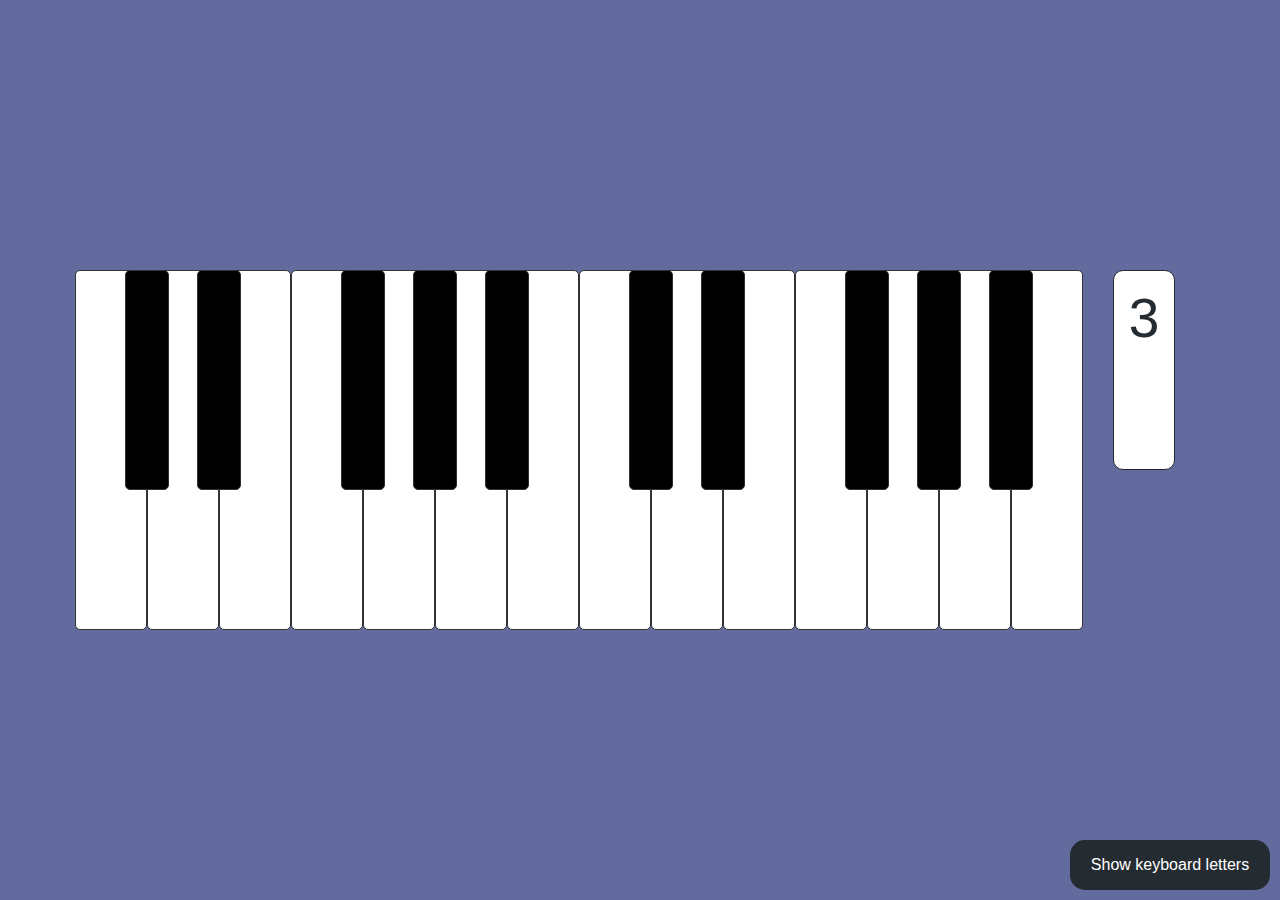
==== index.html @ 27897488 "one more octave" ====
<!DOCTYPE html>
<html lang="en">
<head>
    <meta charset="UTF-8">
    <meta http-equiv="X-UA-Compatible" content="IE=edge">
    <meta name="viewport" content="width=device-width, initial-scale=1.0">
    <link rel="stylesheet" href="styles.css">
    <link rel="stylesheet" href="https://cdnjs.cloudflare.com/ajax/libs/font-awesome/5.15.3/css/all.min.css" integrity="sha512-iBBXm8fW90+nuLcSKlbmrPcLa0OT92xO1BIsZ+ywDWZCvqsWgccV3gFoRBv0z+8dLJgyAHIhR35VZc2oM/gI1w==" crossorigin="anonymous" />
    <title>Online Piano</title>
</head>
<body>
    <div class="piano">
        <div data-note="C" data-octave="3" class="key white"><p class="letter hidden">A</p></div>
        <div data-note="Db" data-octave="3" class="key black"><p class="letter hidden">W</p></div>
        <div data-note="D" data-octave="3" class="key white"><p class="letter hidden">S</p></div>
        <div data-note="Eb" data-octave="3" class="key black"><p class="letter hidden">E</p></div>
        <div data-note="E" data-octave="3" class="key white"><p class="letter hidden">D</p></div>
        <div data-note="F" data-octave="3" class="key white"><p class="letter hidden">F</p></div>
        <div data-note="Gb" data-octave="3" class="key black"><p class="letter hidden">T</p></div>
        <div data-note="G" data-octave="3" class="key white"><p class="letter hidden">G</p></div>
        <div data-note="Ab" data-octave="3" class="key black"><p class="letter hidden">Y</p></div>
        <div data-note="A" data-octave="3" class="key white"><p class="letter hidden">H</p></div>
        <div data-note="Bb" data-octave="3" class="key black"><p class="letter hidden">U</p></div>
        <div data-note="B" data-octave="3" class="key white"><p class="letter hidden">J</p></div>
       
        <div data-note="C" data-octave="4" class="key white"><p class="letter hidden">K</p></div>
        <div data-note="Db" data-octave="4" class="key black"><p class="letter hidden">I</p></div>
        <div data-note="D" data-octave="4" class="key white"><p class="letter hidden">L</p></div>
        <div data-note="Eb" data-octave="4" class="key black"><p class="letter hidden">O</p></div>
        <div data-note="E" data-octave="4" class="key white"><p class="letter hidden">Z</p></div>
        <div data-note="F" data-octave="4" class="key white"><p class="letter hidden">X</p></div>
        <div data-note="Gb" data-octave="4" class="key black"><p class="letter hidden">P</p></div>
        <div data-note="G" data-octave="4" class="key white"><p class="letter hidden">C</p></div>
        <div data-note="Ab" data-octave="4" class="key black"><p class="letter hidden">N</p></div>
        <div data-note="A" data-octave="4" class="key white"><p class="letter hidden">V</p></div>
        <div data-note="Bb" data-octave="4" class="key black"><p class="letter hidden">M</p></div>
        <div data-note="B" data-octave="4" class="key white"><p class="letter hidden">B</p></div>
        
        <div id="octaveSelector">
            <span id="btnUp" class="fas fa-sort-up"></span>
            <p id="octave">3</p>
            <span id="btnDown" class="fas fa-sort-down"></span>
            
        </div>

        <div id="octaveLetterReference">
            <p class="letter up hidden">+</p>
            <p class="letter down hidden">-</p>
        </div>
    </div>
    
    <button id="btnShowLetters">Show keyboard letters</button>



    <script src="app.js"></script>
</body>
</html>
---- styles.css ----
*{
    box-sizing: border-box;
}

:root{
    --primary: #465462; /*strong*/
    --secondary: #626a9e; /*info background*/
    --third: #ffffff; /*sections background*/
    --fourth: #242b31; /*font*/
}

.hidden{
    visibility: hidden;
}

body{
    background-color: var(--secondary);
    margin: 0;
    min-height: 100vh;
    display: flex;
    justify-content: center;
    align-items: center;
    font-family: Arial, Helvetica, sans-serif
}

.piano{
    display: flex;
    z-index: 3;
    position: relative;
     align-self: center;
}

.key{
    position: relative;
    height: calc(var(--width) * 5);
    width: var(--width);
    display: flex;
    justify-content: center;
    border-radius: 5px;
}

.white{
    --width: 72px;
    background-color: white;
    border: 1px solid #333;
}

.black{
    --width: 44px;
    background-color: black;
    border: 1px solid #333;
    margin-left: calc(var(--width) / -2);
    margin-right: calc(var(--width) / -2);
    z-index: 2;
    color: white;
}

.white.active{
    background-color: #ccc;
    border: 3px solid var(--primary);
}

.black.active{
    background-color: #333;
    border: 3px solid var(--third);
}

.letter{
    position:absolute;                 
    bottom: 0;
    font-size: x-large;
}

#btnShowLetters{
    position: absolute;
    bottom: 10px;
    right: 10px;
    width: 200px;
    height: 50px;
    border: none;
    background-color: var(--fourth);
    color: var(--third);
    font-size: medium;
    border-radius: 15px;
}

#btnShowLetters:hover{
    background-color: var(--primary);
    cursor: pointer;
}

#btnShowLetters:focus{
    outline: none;
}

#octaveSelector, #octaveLetterReference{
    height: 200px;
    padding: 15px;
}

#octaveSelector{
    margin-left: 30px;
    border: 1px solid var(--fourth);
    color: var(--fourth);
    border-radius: 10px;
    background-color: var(--third);
}

#octaveSelector span{
    font-size: 55px;
    color: var(--fourth);
}

#octaveSelector span:hover{
    cursor: pointer;
    color: var(--primary);
}

#octaveLetterReference {
    position: relative;
}

#octaveLetterReference .letter{
    display: block;
    position: absolute;
    color: var(--third);
}

#octaveLetterReference .letter.up{    
    margin-top: 15px;
    top: 0;
}

#octaveLetterReference .letter.down{
    bottom: 0;
    margin-bottom: 15px;
}

#octave{
    text-align: center;
    font-size: 55px;
    margin: 0;
}


/*Media queries*/
@media (max-height: 500px), (max-width: 850px){
    #octaveSelector, #btnShowLetters{
        display: none;
    }
}

/*max width = 72px * 14 = 1008px*/
@media (max-width: 1150px){
    .white{
        --width: 50px
    }
    .black{
        --width: 30.5px;
    }
    #btnShowLetters{
        width: 150px;
        height: 40px;
        font-size: 0.9rem;
    }
}

/*max width = 50px * 14 = 700px*/
@media (max-width: 750px){
    .white{
        --width: 32px
    }
    .black{
        --width: 19.52px;
    }
}
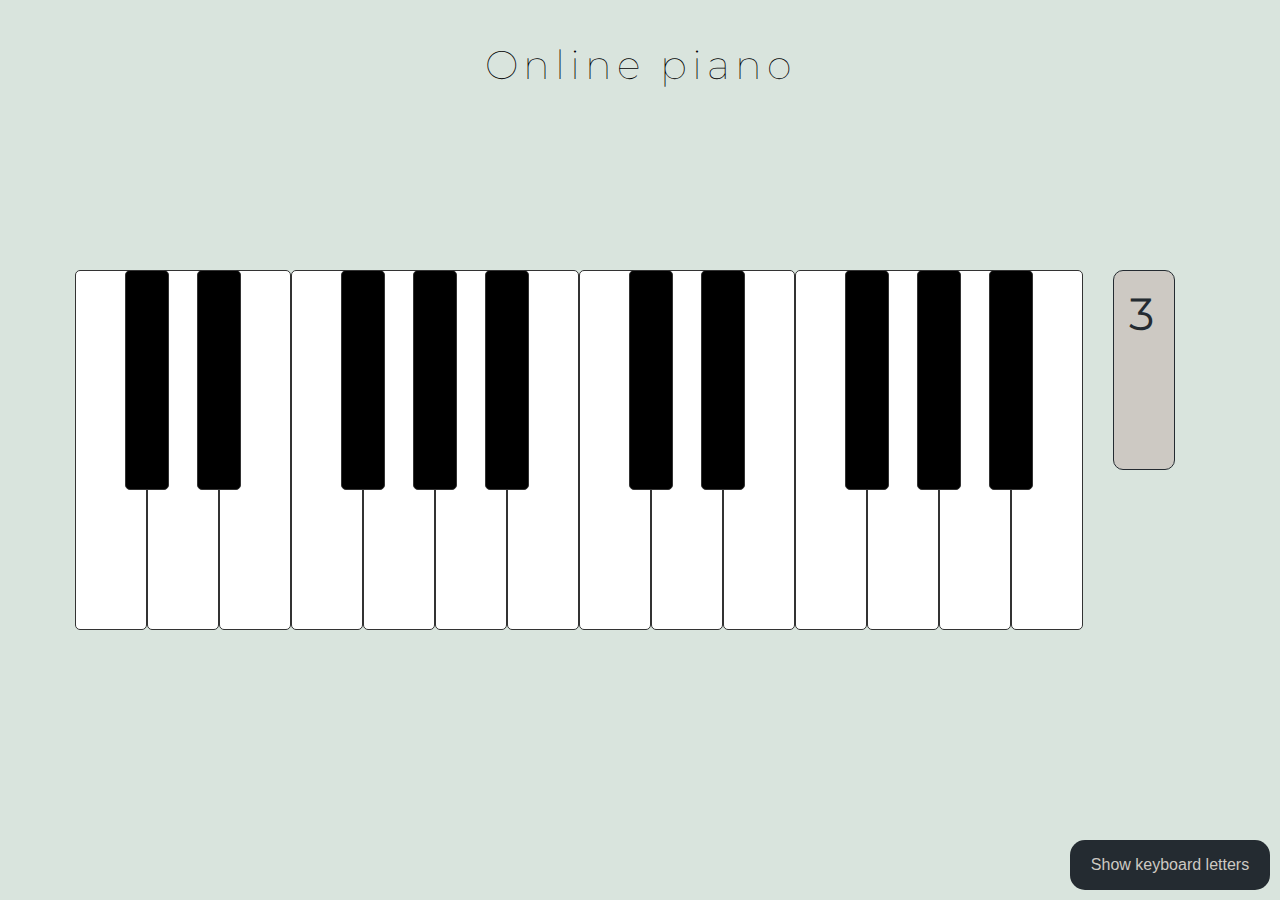
==== commit f5d1f86b: "styling" ====
--- a/index.html
+++ b/index.html
@@ -6,9 +6,11 @@
     <meta name="viewport" content="width=device-width, initial-scale=1.0">
     <link rel="stylesheet" href="styles.css">
     <link rel="stylesheet" href="https://cdnjs.cloudflare.com/ajax/libs/font-awesome/5.15.3/css/all.min.css" integrity="sha512-iBBXm8fW90+nuLcSKlbmrPcLa0OT92xO1BIsZ+ywDWZCvqsWgccV3gFoRBv0z+8dLJgyAHIhR35VZc2oM/gI1w==" crossorigin="anonymous" />
+    <link href="https://fonts.googleapis.com/css2?family=Montserrat&display=swap" rel="stylesheet">
     <title>Online Piano</title>
 </head>
 <body>
+    <p class="title">Online piano</p>
     <div class="piano">
         <div data-note="C" data-octave="3" class="key white"><p class="letter hidden">A</p></div>
         <div data-note="Db" data-octave="3" class="key black"><p class="letter hidden">W</p></div>
@@ -49,7 +51,7 @@
         </div>
     </div>
     
-    <button id="btnShowLetters">Show keyboard letters</button>
+    <button id="btnShowLetters" data-action="showFew" class="lettersShowFew">Show keyboard letters</button>
 
 
 
--- a/styles.css
+++ b/styles.css
@@ -3,9 +3,9 @@
 }
 
 :root{
-    --primary: #465462; /*strong*/
-    --secondary: #626a9e; /*info background*/
-    --third: #ffffff; /*sections background*/
+    --primary: #555555; /*strong*/
+    --secondary: #d9e4dd; /*info background*/
+    --third: #cdc9c3; /*sections background*/
     --fourth: #242b31; /*font*/
 }
 
@@ -19,8 +19,16 @@
     min-height: 100vh;
     display: flex;
     justify-content: center;
-    align-items: center;
-    font-family: Arial, Helvetica, sans-serif
+    align-items: center;  
+    font-family: 'Montserrat', sans-serif;
+    letter-spacing: 5px;
+}
+
+.title{
+    position: absolute;
+    top: 0;
+    font-weight: lighter;
+    font-size: 40px;
 }
 
 .piano{
@@ -71,6 +79,22 @@
     font-size: x-large;
 }
 
+
+/*Btn letters*/
+.lettersShowFew{
+    background-color: var(--fourth) !important;
+}
+
+.lettersShowIndef{
+    background-color: var(--primary) !important;
+    color: var(--third) !important;
+}
+
+.lettersHide{
+    background-color: var(--third) !important;
+    color: var(--fourth) !important;
+}
+
 #btnShowLetters{
     position: absolute;
     bottom: 10px;
@@ -78,14 +102,13 @@
     width: 200px;
     height: 50px;
     border: none;
-    background-color: var(--fourth);
     color: var(--third);
     font-size: medium;
     border-radius: 15px;
 }
 
 #btnShowLetters:hover{
-    background-color: var(--primary);
+    border: 1px solid white;
     cursor: pointer;
 }
 
@@ -93,6 +116,8 @@
     outline: none;
 }
 
+
+/*Octave selector*/
 #octaveSelector, #octaveLetterReference{
     height: 200px;
     padding: 15px;
@@ -133,18 +158,17 @@
 
 #octaveLetterReference .letter.down{
     bottom: 0;
-    margin-bottom: 15px;
 }
 
 #octave{
     text-align: center;
-    font-size: 55px;
+    font-size: 45px;
     margin: 0;
 }
 
 
 /*Media queries*/
-@media (max-height: 500px), (max-width: 850px){
+@media (max-height: 490px) and (max-width: 1050px), (max-width: 850px){
     #octaveSelector, #btnShowLetters{
         display: none;
     }
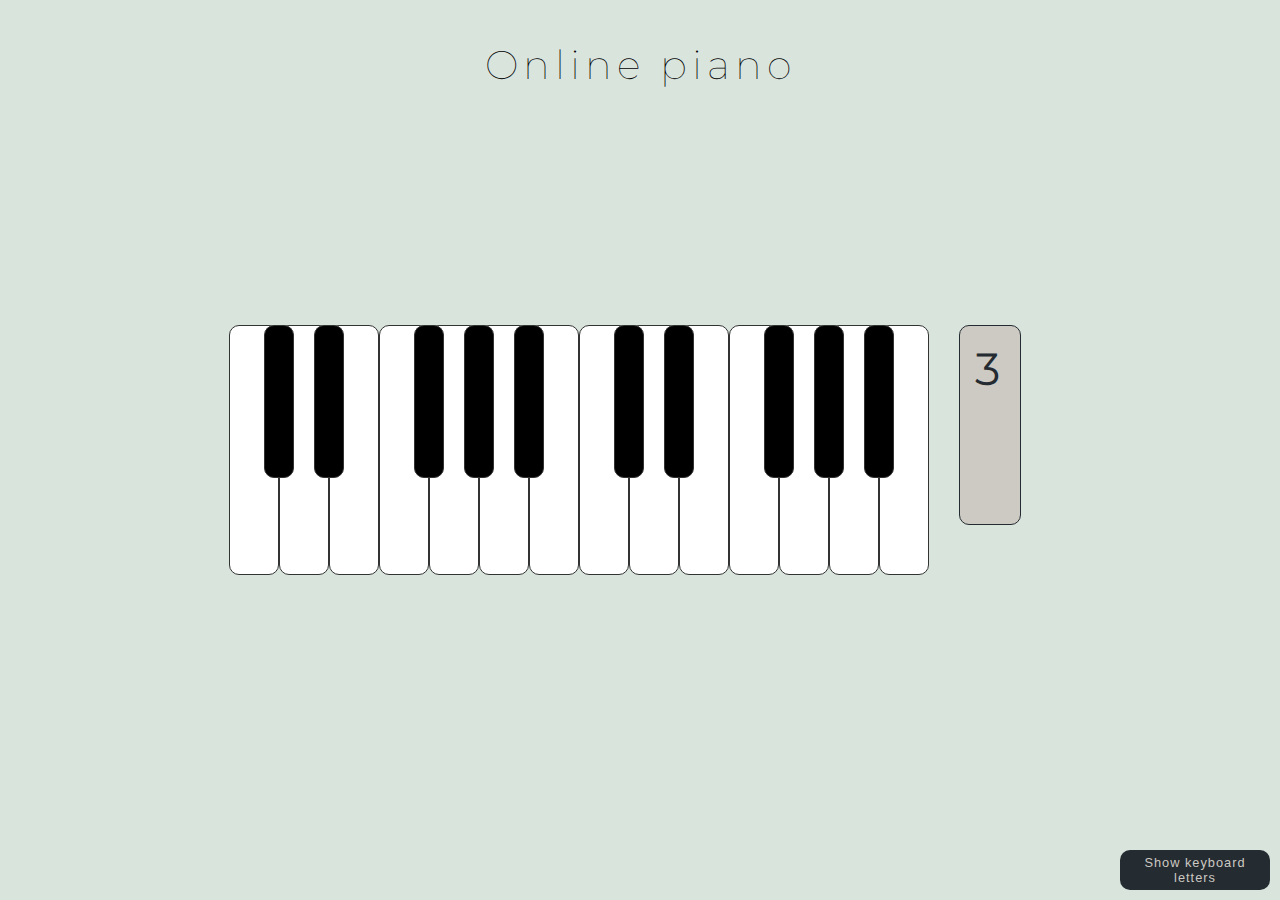
==== commit 238cd809: "media queries" ====
--- a/index.html
+++ b/index.html
@@ -50,7 +50,6 @@
             <p class="letter down hidden">-</p>
         </div>
     </div>
-    
     <button id="btnShowLetters" data-action="showFew" class="lettersShowFew">Show keyboard letters</button>
 
 
--- a/styles.css
+++ b/styles.css
@@ -44,7 +44,7 @@
     width: var(--width);
     display: flex;
     justify-content: center;
-    border-radius: 5px;
+    border-radius: 10px;
 }
 
 .white{
@@ -103,8 +103,9 @@
     height: 50px;
     border: none;
     color: var(--third);
-    font-size: medium;
-    border-radius: 15px;
+    border-radius: 10px;
+    font-size: 0.9em;
+    letter-spacing: 1px;
 }
 
 #btnShowLetters:hover{
@@ -148,7 +149,7 @@
 #octaveLetterReference .letter{
     display: block;
     position: absolute;
-    color: var(--third);
+    color: var(--fourth);
 }
 
 #octaveLetterReference .letter.up{    
@@ -168,14 +169,20 @@
 
 
 /*Media queries*/
-@media (max-height: 490px) and (max-width: 1050px), (max-width: 850px){
+@media (max-height: 280px), (max-width: 880px){
     #octaveSelector, #btnShowLetters{
         display: none;
     }
 }
 
+@media (max-height: 450px){
+    .title{
+        display: none;
+    }
+}
+
 /*max width = 72px * 14 = 1008px*/
-@media (max-width: 1150px){
+@media (max-width: 1300px), (max-height: 500px ){
     .white{
         --width: 50px
     }
@@ -185,7 +192,7 @@
     #btnShowLetters{
         width: 150px;
         height: 40px;
-        font-size: 0.9rem;
+        font-size: 0.8rem;
     }
 }
 
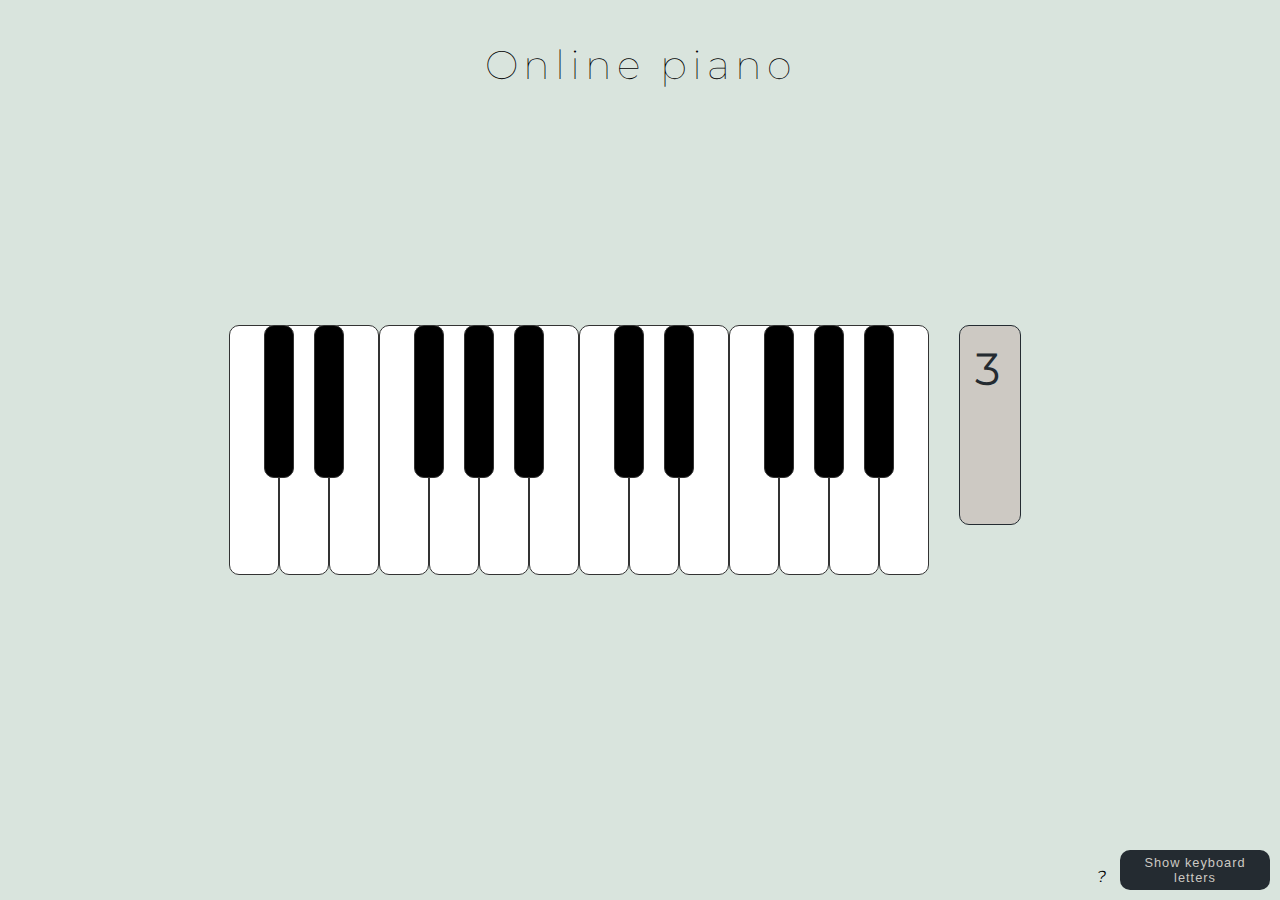
==== commit b850e840: "positioning" ====
--- a/index.html
+++ b/index.html
@@ -11,48 +11,51 @@
 </head>
 <body>
     <p class="title">Online piano</p>
-    <div class="piano">
-        <div data-note="C" data-octave="3" class="key white"><p class="letter hidden">A</p></div>
-        <div data-note="Db" data-octave="3" class="key black"><p class="letter hidden">W</p></div>
-        <div data-note="D" data-octave="3" class="key white"><p class="letter hidden">S</p></div>
-        <div data-note="Eb" data-octave="3" class="key black"><p class="letter hidden">E</p></div>
-        <div data-note="E" data-octave="3" class="key white"><p class="letter hidden">D</p></div>
-        <div data-note="F" data-octave="3" class="key white"><p class="letter hidden">F</p></div>
-        <div data-note="Gb" data-octave="3" class="key black"><p class="letter hidden">T</p></div>
-        <div data-note="G" data-octave="3" class="key white"><p class="letter hidden">G</p></div>
-        <div data-note="Ab" data-octave="3" class="key black"><p class="letter hidden">Y</p></div>
-        <div data-note="A" data-octave="3" class="key white"><p class="letter hidden">H</p></div>
-        <div data-note="Bb" data-octave="3" class="key black"><p class="letter hidden">U</p></div>
-        <div data-note="B" data-octave="3" class="key white"><p class="letter hidden">J</p></div>
-       
-        <div data-note="C" data-octave="4" class="key white"><p class="letter hidden">K</p></div>
-        <div data-note="Db" data-octave="4" class="key black"><p class="letter hidden">I</p></div>
-        <div data-note="D" data-octave="4" class="key white"><p class="letter hidden">L</p></div>
-        <div data-note="Eb" data-octave="4" class="key black"><p class="letter hidden">O</p></div>
-        <div data-note="E" data-octave="4" class="key white"><p class="letter hidden">Z</p></div>
-        <div data-note="F" data-octave="4" class="key white"><p class="letter hidden">X</p></div>
-        <div data-note="Gb" data-octave="4" class="key black"><p class="letter hidden">P</p></div>
-        <div data-note="G" data-octave="4" class="key white"><p class="letter hidden">C</p></div>
-        <div data-note="Ab" data-octave="4" class="key black"><p class="letter hidden">N</p></div>
-        <div data-note="A" data-octave="4" class="key white"><p class="letter hidden">V</p></div>
-        <div data-note="Bb" data-octave="4" class="key black"><p class="letter hidden">M</p></div>
-        <div data-note="B" data-octave="4" class="key white"><p class="letter hidden">B</p></div>
+    <div class="row">
+        <div class="piano">
+            <div data-note="C" data-octave="3" class="key white"><p class="letter hidden">A</p></div>
+            <div data-note="Db" data-octave="3" class="key black"><p class="letter hidden">W</p></div>
+            <div data-note="D" data-octave="3" class="key white"><p class="letter hidden">S</p></div>
+            <div data-note="Eb" data-octave="3" class="key black"><p class="letter hidden">E</p></div>
+            <div data-note="E" data-octave="3" class="key white"><p class="letter hidden">D</p></div>
+            <div data-note="F" data-octave="3" class="key white"><p class="letter hidden">F</p></div>
+            <div data-note="Gb" data-octave="3" class="key black"><p class="letter hidden">T</p></div>
+            <div data-note="G" data-octave="3" class="key white"><p class="letter hidden">G</p></div>
+            <div data-note="Ab" data-octave="3" class="key black"><p class="letter hidden">Y</p></div>
+            <div data-note="A" data-octave="3" class="key white"><p class="letter hidden">H</p></div>
+            <div data-note="Bb" data-octave="3" class="key black"><p class="letter hidden">U</p></div>
+            <div data-note="B" data-octave="3" class="key white"><p class="letter hidden">J</p></div>
         
-        <div id="octaveSelector">
-            <span id="btnUp" class="fas fa-sort-up"></span>
-            <p id="octave">3</p>
-            <span id="btnDown" class="fas fa-sort-down"></span>
+            <div data-note="C" data-octave="4" class="key white"><p class="letter hidden">K</p></div>
+            <div data-note="Db" data-octave="4" class="key black"><p class="letter hidden">I</p></div>
+            <div data-note="D" data-octave="4" class="key white"><p class="letter hidden">L</p></div>
+            <div data-note="Eb" data-octave="4" class="key black"><p class="letter hidden">O</p></div>
+            <div data-note="E" data-octave="4" class="key white"><p class="letter hidden">Z</p></div>
+            <div data-note="F" data-octave="4" class="key white"><p class="letter hidden">X</p></div>
+            <div data-note="Gb" data-octave="4" class="key black"><p class="letter hidden">P</p></div>
+            <div data-note="G" data-octave="4" class="key white"><p class="letter hidden">C</p></div>
+            <div data-note="Ab" data-octave="4" class="key black"><p class="letter hidden">N</p></div>
+            <div data-note="A" data-octave="4" class="key white"><p class="letter hidden">V</p></div>
+            <div data-note="Bb" data-octave="4" class="key black"><p class="letter hidden">M</p></div>
+            <div data-note="B" data-octave="4" class="key white"><p class="letter hidden">B</p></div>
             
-        </div>
-
-        <div id="octaveLetterReference">
-            <p class="letter up hidden">+</p>
-            <p class="letter down hidden">-</p>
+            <div id="octaveSelector">
+                <span id="btnUp" class="fas fa-sort-up"></span>
+                <p id="octave">3</p>
+                <span id="btnDown" class="fas fa-sort-down"></span>
+                
+            </div>
+            <div id="octaveLetterReference">
+                <p class="letter up hidden">+</p>
+                <p class="letter down hidden">-</p>
+            </div>
         </div>
     </div>
-    <button id="btnShowLetters" data-action="showFew" class="lettersShowFew">Show keyboard letters</button>
 
-
+    <div class="row left">
+        <i>?</i>
+        <button id="btnShowLetters" data-action="showFew" class="lettersShowFew">Show keyboard letters</button>
+    </div>
 
     <script src="app.js"></script>
 </body>
--- a/styles.css
+++ b/styles.css
@@ -18,10 +18,17 @@
     margin: 0;
     min-height: 100vh;
     display: flex;
+    flex-direction: column;
     justify-content: center;
     align-items: center;  
     font-family: 'Montserrat', sans-serif;
     letter-spacing: 5px;
+}
+
+.row.left{
+    position: absolute;
+    bottom: 10px;
+    right: 10px;
 }
 
 .title{
@@ -96,9 +103,6 @@
 }
 
 #btnShowLetters{
-    position: absolute;
-    bottom: 10px;
-    right: 10px;
     width: 200px;
     height: 50px;
     border: none;
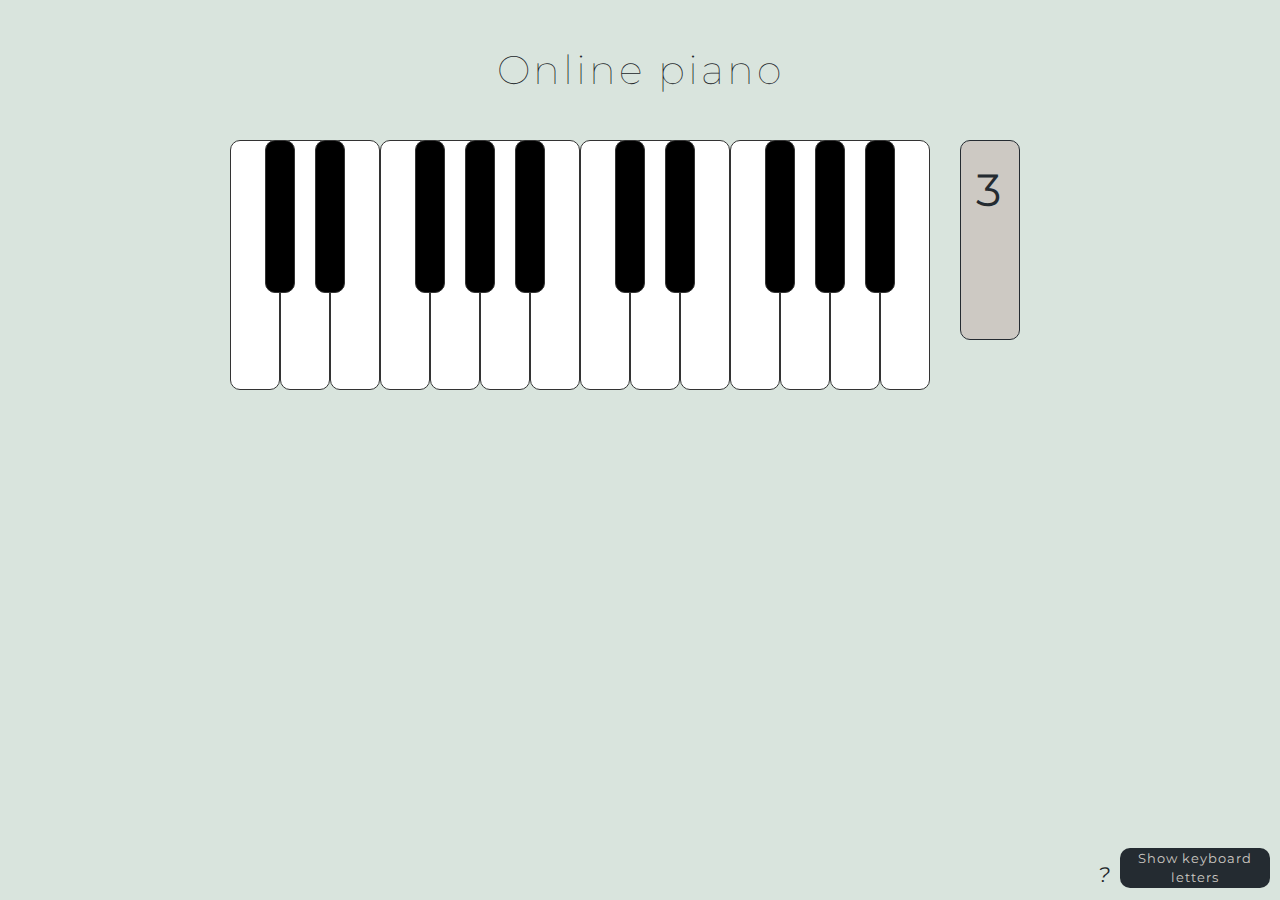
==== commit e00ffb8f: "toast" ====
--- a/index.html
+++ b/index.html
@@ -4,14 +4,18 @@
     <meta charset="UTF-8">
     <meta http-equiv="X-UA-Compatible" content="IE=edge">
     <meta name="viewport" content="width=device-width, initial-scale=1.0">
+    <link rel="stylesheet" href="https://cdnjs.cloudflare.com/ajax/libs/font-awesome/5.15.3/css/all.min.css" integrity="sha512-iBBXm8fW90+nuLcSKlbmrPcLa0OT92xO1BIsZ+ywDWZCvqsWgccV3gFoRBv0z+8dLJgyAHIhR35VZc2oM/gI1w==" crossorigin="anonymous" />
+    
+    <link rel="stylesheet" href="https://stackpath.bootstrapcdn.com/bootstrap/4.3.1/css/bootstrap.min.css" integrity="sha384-ggOyR0iXCbMQv3Xipma34MD+dH/1fQ784/j6cY/iJTQUOhcWr7x9JvoRxT2MZw1T" crossorigin="anonymous">
+
+    <link href="https://fonts.googleapis.com/css2?family=Montserrat&display=swap" rel="stylesheet">
     <link rel="stylesheet" href="styles.css">
-    <link rel="stylesheet" href="https://cdnjs.cloudflare.com/ajax/libs/font-awesome/5.15.3/css/all.min.css" integrity="sha512-iBBXm8fW90+nuLcSKlbmrPcLa0OT92xO1BIsZ+ywDWZCvqsWgccV3gFoRBv0z+8dLJgyAHIhR35VZc2oM/gI1w==" crossorigin="anonymous" />
-    <link href="https://fonts.googleapis.com/css2?family=Montserrat&display=swap" rel="stylesheet">
     <title>Online Piano</title>
 </head>
 <body>
     <p class="title">Online piano</p>
-    <div class="row">
+
+    <div class="wrapper">
         <div class="piano">
             <div data-note="C" data-octave="3" class="key white"><p class="letter hidden">A</p></div>
             <div data-note="Db" data-octave="3" class="key black"><p class="letter hidden">W</p></div>
@@ -52,11 +56,15 @@
         </div>
     </div>
 
-    <div class="row left">
-        <i>?</i>
+    <div class="wrapper left">
+        <i id="btnHint" class="hint">?</i>
+        
         <button id="btnShowLetters" data-action="showFew" class="lettersShowFew">Show keyboard letters</button>
     </div>
 
-    <script src="app.js"></script>
+    <script src="https://code.jquery.com/jquery-3.3.1.slim.min.js" integrity="sha384-q8i/X+965DzO0rT7abK41JStQIAqVgRVzpbzo5smXKp4YfRvH+8abtTE1Pi6jizo" crossorigin="anonymous"></script>
+    <script src="https://cdnjs.cloudflare.com/ajax/libs/popper.js/1.14.7/umd/popper.min.js" integrity="sha384-UO2eT0CpHqdSJQ6hJty5KVphtPhzWj9WO1clHTMGa3JDZwrnQq4sF86dIHNDz0W1" crossorigin="anonymous"></script>
+    <script src="https://stackpath.bootstrapcdn.com/bootstrap/4.3.1/js/bootstrap.min.js" integrity="sha384-JjSmVgyd0p3pXB1rRibZUAYoIIy6OrQ6VrjIEaFf/nJGzIxFDsf4x0xIM+B07jRM" crossorigin="anonymous"></script>
+    <script src="js/app.js" type="module"></script>
 </body>
 </html>--- a/styles.css
+++ b/styles.css
@@ -19,28 +19,26 @@
     min-height: 100vh;
     display: flex;
     flex-direction: column;
-    justify-content: center;
+    justify-content: flex-start;
     align-items: center;  
     font-family: 'Montserrat', sans-serif;
-    letter-spacing: 5px;
-}
-
-.row.left{
+    letter-spacing: 3px;
+}
+
+.wrapper.left{
     position: absolute;
     bottom: 10px;
     right: 10px;
 }
 
 .title{
-    position: absolute;
-    top: 0;
     font-weight: lighter;
     font-size: 40px;
+    margin: 40px;
 }
 
 .piano{
     display: flex;
-    z-index: 3;
     position: relative;
      align-self: center;
 }
@@ -121,6 +119,14 @@
     outline: none;
 }
 
+.hint{
+    font-size: 1.3rem;
+}
+
+.hint:hover{
+    font-weight: bold;
+    cursor: pointer;
+}
 
 /*Octave selector*/
 #octaveSelector, #octaveLetterReference{
@@ -174,7 +180,7 @@
 
 /*Media queries*/
 @media (max-height: 280px), (max-width: 880px){
-    #octaveSelector, #btnShowLetters{
+    #octaveSelector, #btnShowLetters, .hint{
         display: none;
     }
 }
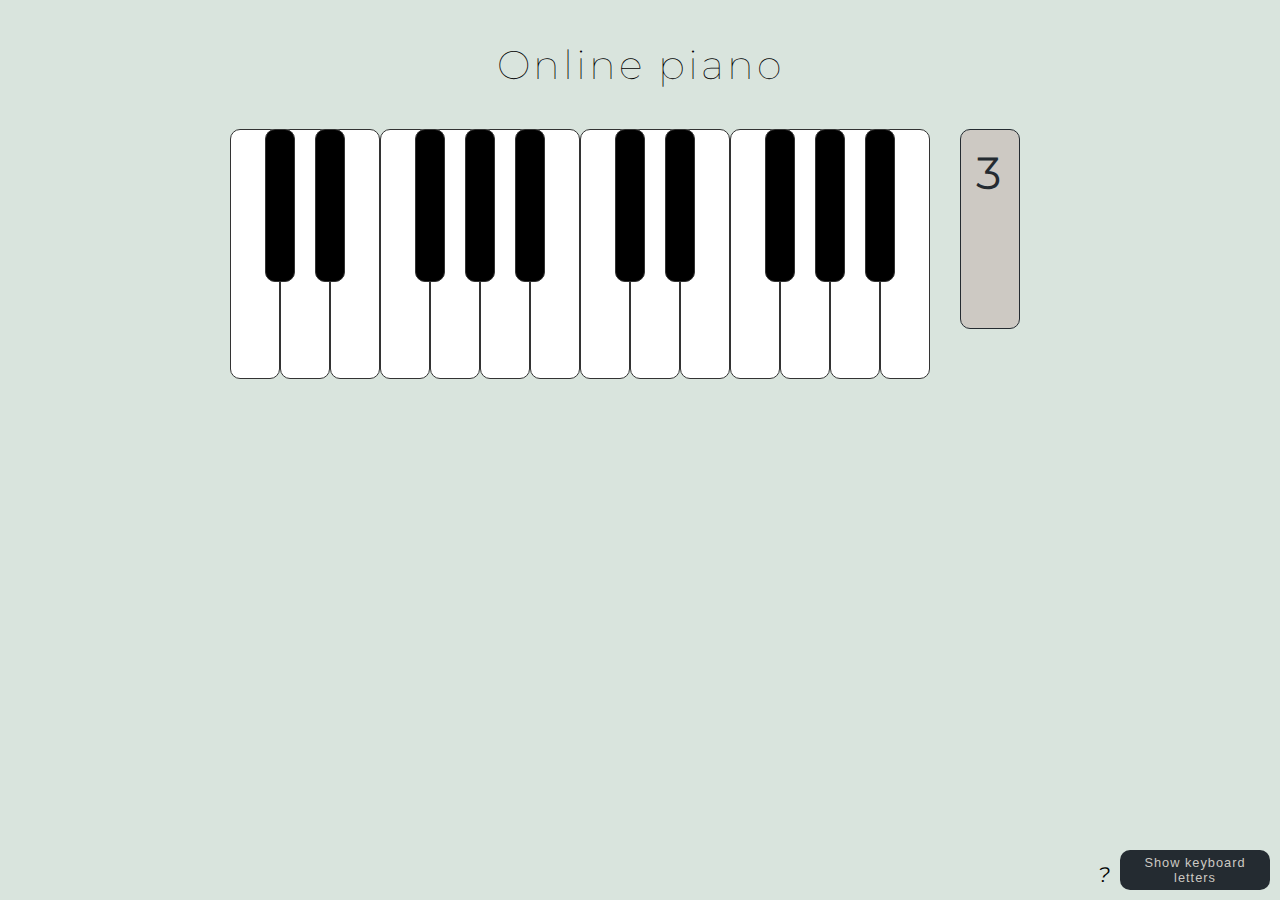
==== commit 275d647e: "bootstrap 5.0" ====
--- a/index.html
+++ b/index.html
@@ -6,8 +6,7 @@
     <meta name="viewport" content="width=device-width, initial-scale=1.0">
     <link rel="stylesheet" href="https://cdnjs.cloudflare.com/ajax/libs/font-awesome/5.15.3/css/all.min.css" integrity="sha512-iBBXm8fW90+nuLcSKlbmrPcLa0OT92xO1BIsZ+ywDWZCvqsWgccV3gFoRBv0z+8dLJgyAHIhR35VZc2oM/gI1w==" crossorigin="anonymous" />
     
-    <link rel="stylesheet" href="https://stackpath.bootstrapcdn.com/bootstrap/4.3.1/css/bootstrap.min.css" integrity="sha384-ggOyR0iXCbMQv3Xipma34MD+dH/1fQ784/j6cY/iJTQUOhcWr7x9JvoRxT2MZw1T" crossorigin="anonymous">
-
+    <link href="https://cdn.jsdelivr.net/npm/bootstrap@5.0.0-beta3/dist/css/bootstrap.min.css" rel="stylesheet" integrity="sha384-eOJMYsd53ii+scO/bJGFsiCZc+5NDVN2yr8+0RDqr0Ql0h+rP48ckxlpbzKgwra6" crossorigin="anonymous">
     <link href="https://fonts.googleapis.com/css2?family=Montserrat&display=swap" rel="stylesheet">
     <link rel="stylesheet" href="styles.css">
     <title>Online Piano</title>
@@ -62,9 +61,7 @@
         <button id="btnShowLetters" data-action="showFew" class="lettersShowFew">Show keyboard letters</button>
     </div>
 
-    <script src="https://code.jquery.com/jquery-3.3.1.slim.min.js" integrity="sha384-q8i/X+965DzO0rT7abK41JStQIAqVgRVzpbzo5smXKp4YfRvH+8abtTE1Pi6jizo" crossorigin="anonymous"></script>
-    <script src="https://cdnjs.cloudflare.com/ajax/libs/popper.js/1.14.7/umd/popper.min.js" integrity="sha384-UO2eT0CpHqdSJQ6hJty5KVphtPhzWj9WO1clHTMGa3JDZwrnQq4sF86dIHNDz0W1" crossorigin="anonymous"></script>
-    <script src="https://stackpath.bootstrapcdn.com/bootstrap/4.3.1/js/bootstrap.min.js" integrity="sha384-JjSmVgyd0p3pXB1rRibZUAYoIIy6OrQ6VrjIEaFf/nJGzIxFDsf4x0xIM+B07jRM" crossorigin="anonymous"></script>
+    <script src="https://cdn.jsdelivr.net/npm/bootstrap@5.0.0-beta3/dist/js/bootstrap.bundle.min.js" integrity="sha384-JEW9xMcG8R+pH31jmWH6WWP0WintQrMb4s7ZOdauHnUtxwoG2vI5DkLtS3qm9Ekf" crossorigin="anonymous"></script>
     <script src="js/app.js" type="module"></script>
 </body>
 </html>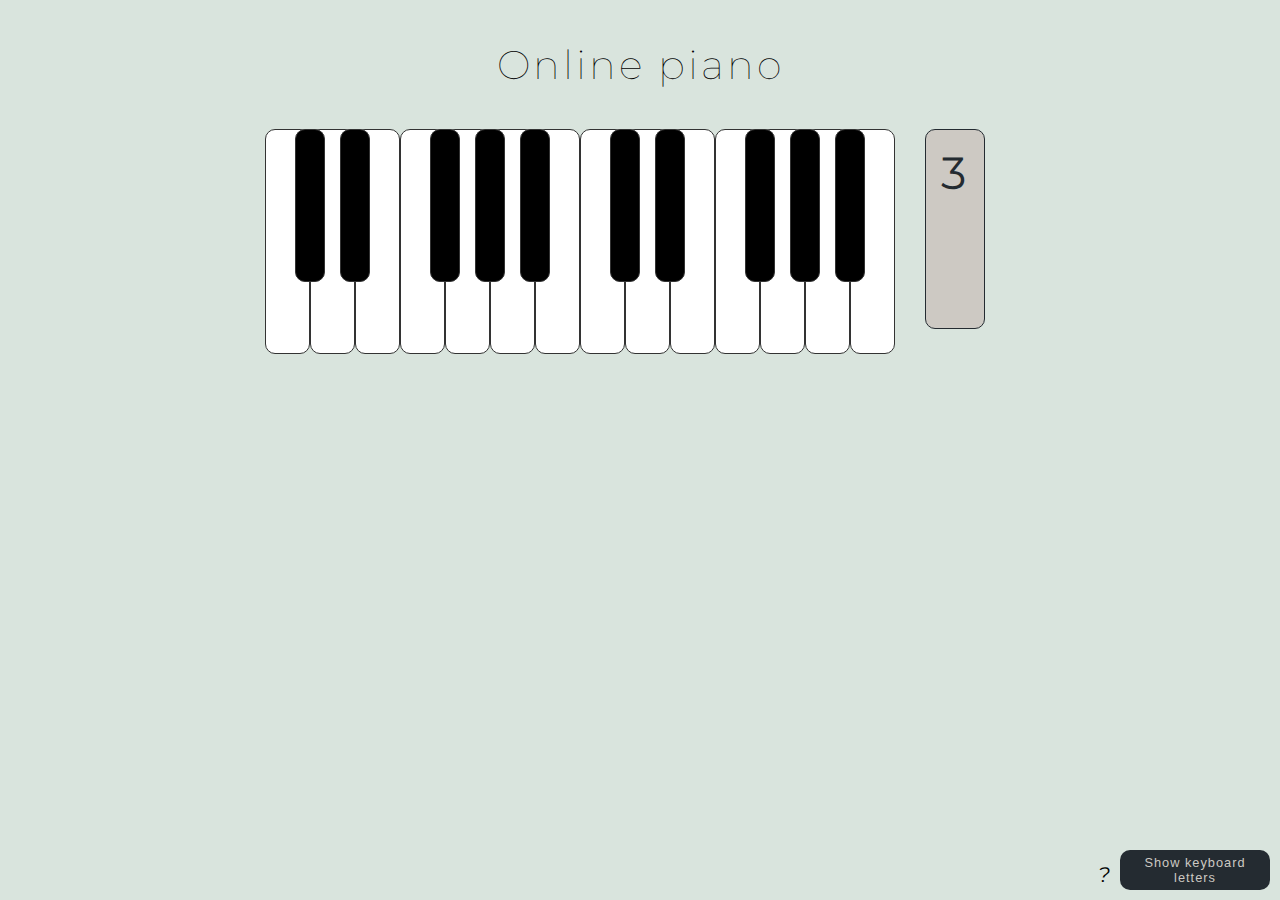
==== commit 029701b9: "icon" ====
--- a/index.html
+++ b/index.html
@@ -4,8 +4,8 @@
     <meta charset="UTF-8">
     <meta http-equiv="X-UA-Compatible" content="IE=edge">
     <meta name="viewport" content="width=device-width, initial-scale=1.0">
-    <link rel="stylesheet" href="https://cdnjs.cloudflare.com/ajax/libs/font-awesome/5.15.3/css/all.min.css" integrity="sha512-iBBXm8fW90+nuLcSKlbmrPcLa0OT92xO1BIsZ+ywDWZCvqsWgccV3gFoRBv0z+8dLJgyAHIhR35VZc2oM/gI1w==" crossorigin="anonymous" />
-    
+    <link rel="icon" href="images/icon.png">
+    <link rel="stylesheet" href="https://cdnjs.cloudflare.com/ajax/libs/font-awesome/5.15.3/css/all.min.css" integrity="sha512-iBBXm8fW90+nuLcSKlbmrPcLa0OT92xO1BIsZ+ywDWZCvqsWgccV3gFoRBv0z+8dLJgyAHIhR35VZc2oM/gI1w==" crossorigin="anonymous" />   
     <link href="https://cdn.jsdelivr.net/npm/bootstrap@5.0.0-beta3/dist/css/bootstrap.min.css" rel="stylesheet" integrity="sha384-eOJMYsd53ii+scO/bJGFsiCZc+5NDVN2yr8+0RDqr0Ql0h+rP48ckxlpbzKgwra6" crossorigin="anonymous">
     <link href="https://fonts.googleapis.com/css2?family=Montserrat&display=swap" rel="stylesheet">
     <link rel="stylesheet" href="styles.css">
--- a/styles.css
+++ b/styles.css
@@ -180,12 +180,12 @@
 
 /*Media queries*/
 @media (max-height: 280px), (max-width: 880px){
-    #octaveSelector, #btnShowLetters, .hint{
+    #octaveSelector, #btnShowLetters, #octaveLetterReference, .hint{
         display: none;
     }
 }
 
-@media (max-height: 450px){
+@media (max-height: 450px) and (max-width: 750px){
     .title{
         display: none;
     }
@@ -194,7 +194,7 @@
 /*max width = 72px * 14 = 1008px*/
 @media (max-width: 1300px), (max-height: 500px ){
     .white{
-        --width: 50px
+        --width: 45px
     }
     .black{
         --width: 30.5px;
@@ -204,14 +204,23 @@
         height: 40px;
         font-size: 0.8rem;
     }
+
 }
 
 /*max width = 50px * 14 = 700px*/
-@media (max-width: 750px){
+@media (max-width: 400px){
+
     .white{
-        --width: 32px
+        --width: 25px
     }
     .black{
-        --width: 19.52px;
-    }
-}+        --width: 16px;
+    }
+    .key{
+        border-radius: 6px;
+    }
+    .title{
+        font-size: xx-large;
+    }
+}
+
